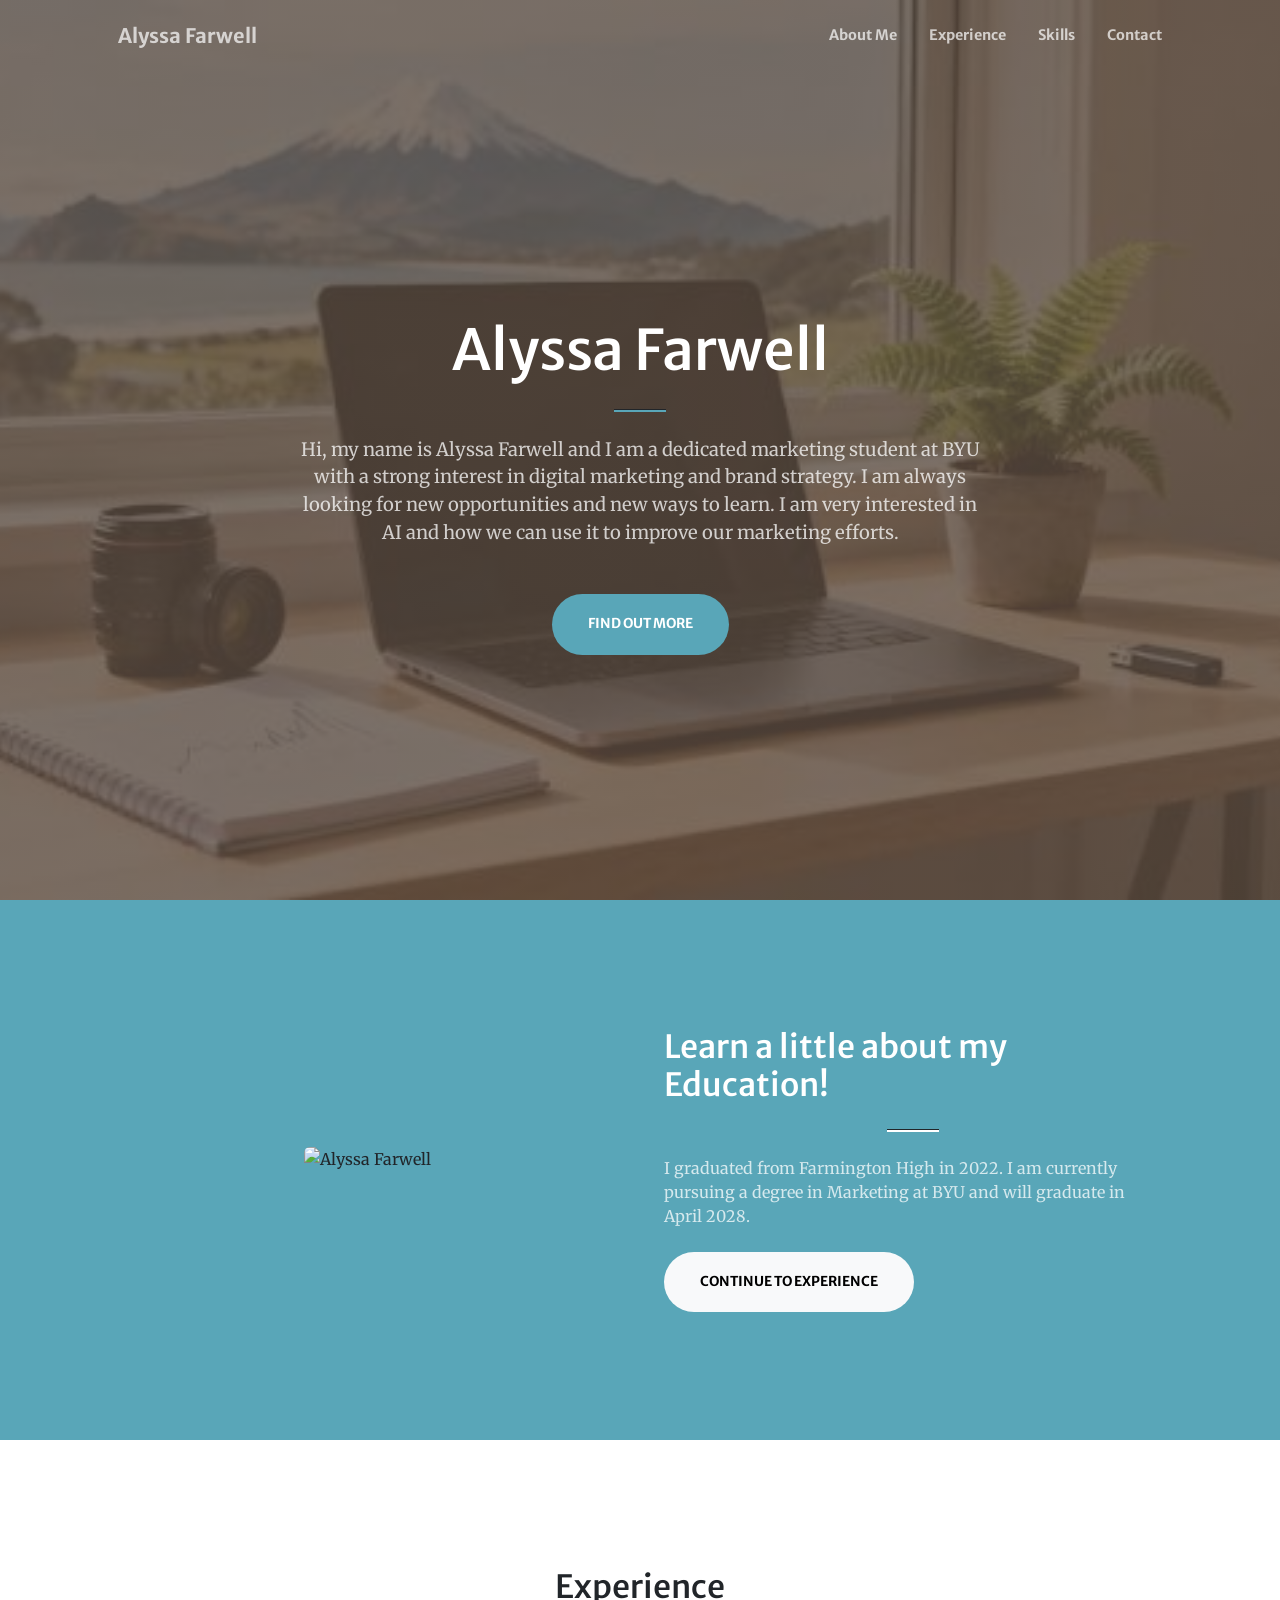
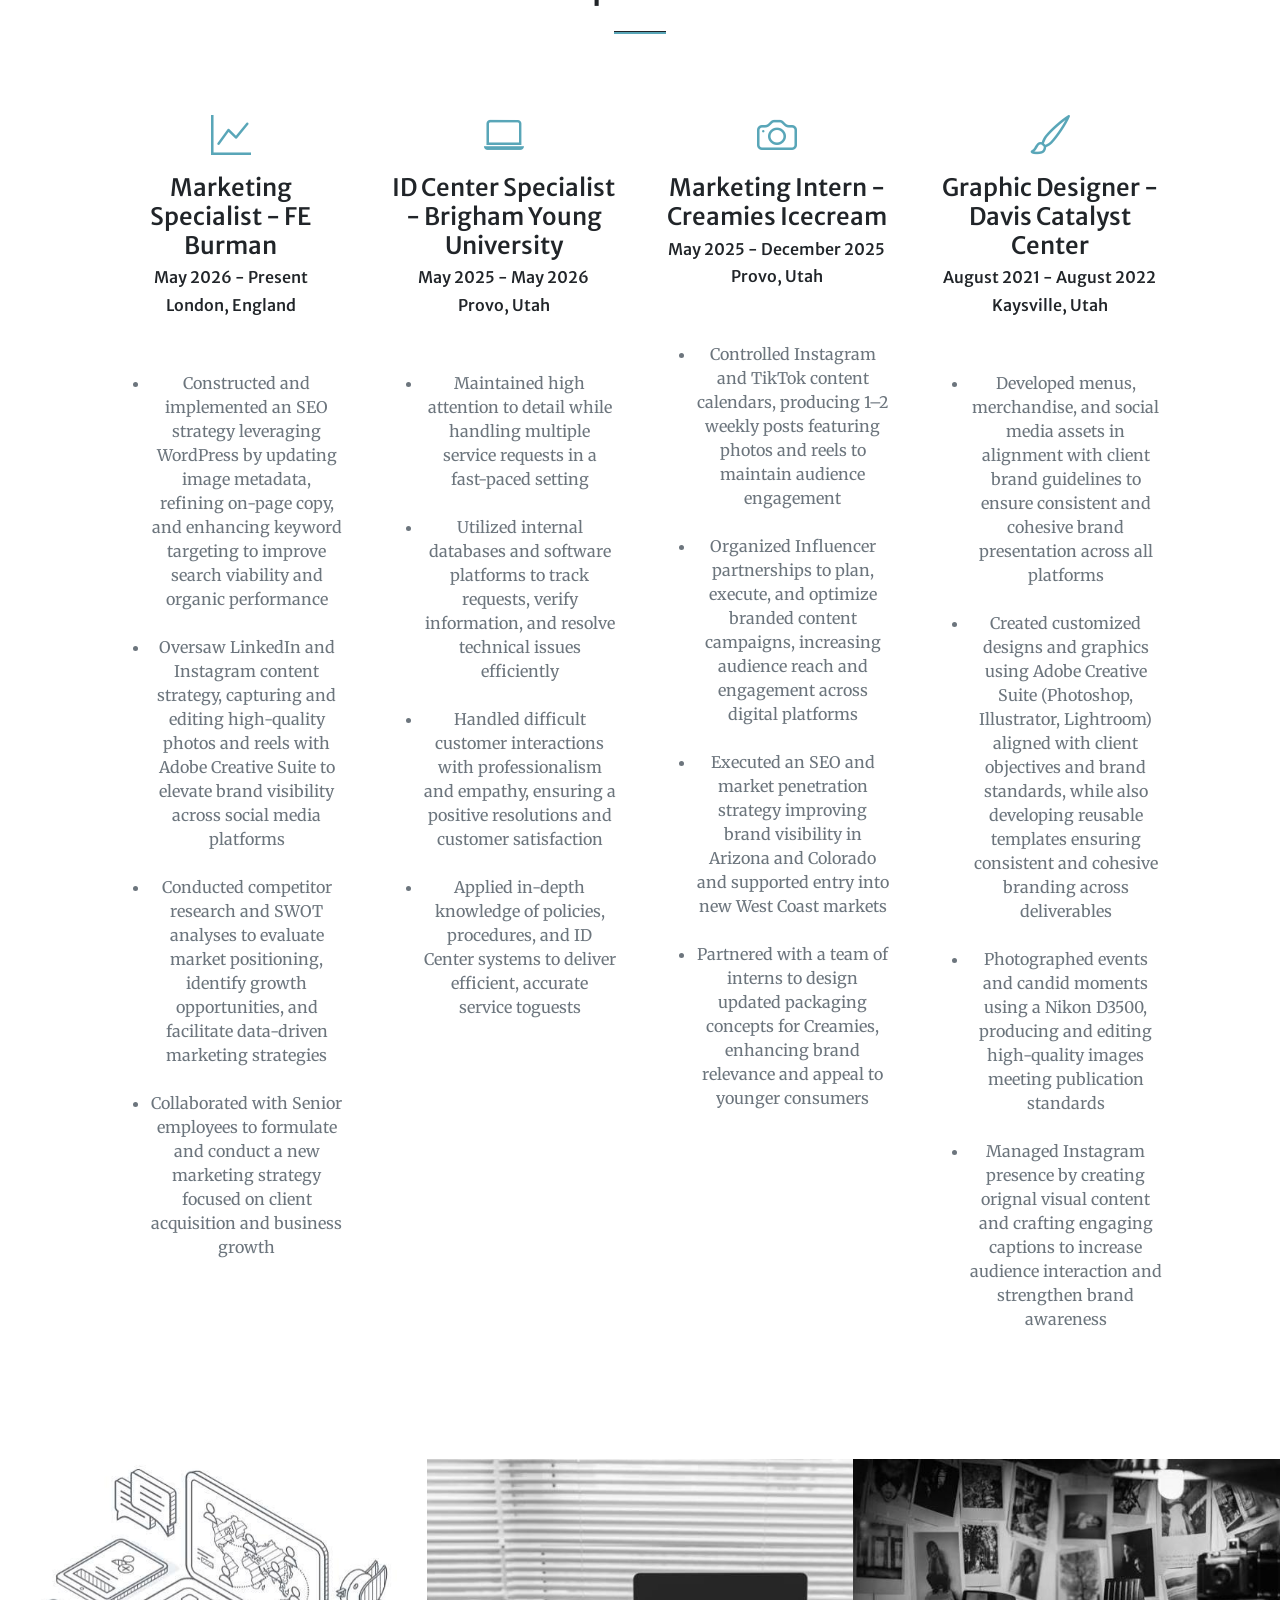
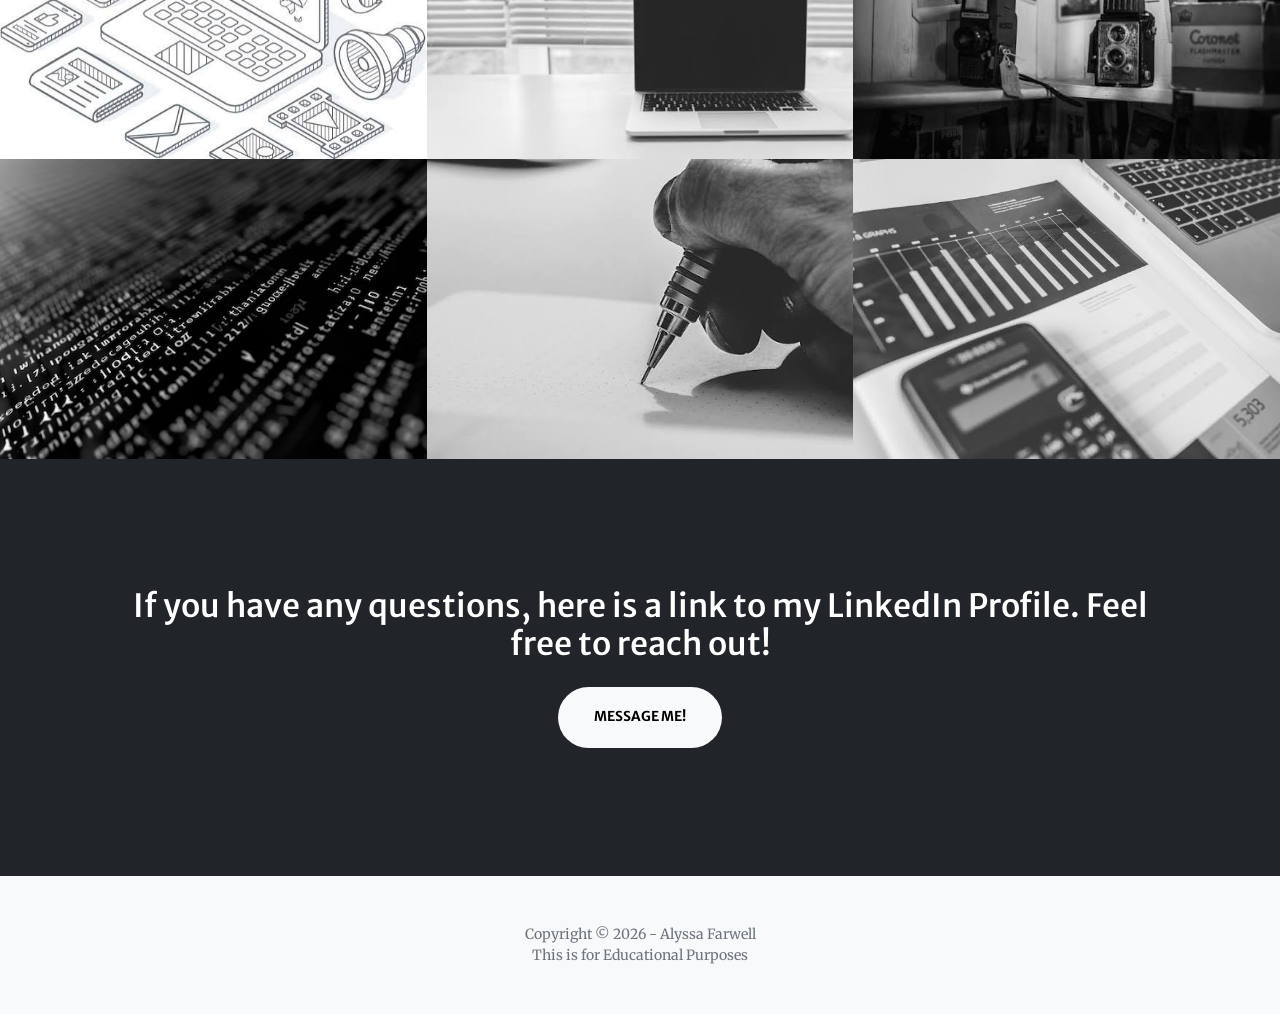
==== index.html @ 45b446b0 "Add files via upload" ====
<!DOCTYPE html>
<html lang="en">
    <head>
        <meta charset="utf-8" />
        <meta name="viewport" content="width=device-width, initial-scale=1, shrink-to-fit=no" />
        <meta name="description" content="" />
        <meta name="author" content="" />
        <title>Creative - Start Bootstrap Theme</title>
        <!-- Favicon-->
        <link rel="icon" type="image/x-icon" href="assets/favicon.ico" />
        <!-- Bootstrap Icons-->
        <link href="https://cdn.jsdelivr.net/npm/bootstrap-icons@1.5.0/font/bootstrap-icons.css" rel="stylesheet" />
        <!-- Google fonts-->
        <link href="https://fonts.googleapis.com/css?family=Merriweather+Sans:400,700" rel="stylesheet" />
        <link href="https://fonts.googleapis.com/css?family=Merriweather:400,300,300italic,400italic,700,700italic" rel="stylesheet" type="text/css" />
        <!-- SimpleLightbox plugin CSS-->
        <link href="https://cdnjs.cloudflare.com/ajax/libs/SimpleLightbox/2.1.0/simpleLightbox.min.css" rel="stylesheet" />
        <!-- Core theme CSS (includes Bootstrap)-->
        <link href="css/styles.css" rel="stylesheet" />
    </head>
    <body id="page-top">
        <!-- Navigation-->
        <nav class="navbar navbar-expand-lg navbar-light fixed-top py-3" id="mainNav">
            <div class="container px-4 px-lg-5">
                <a class="navbar-brand" href="#page-top">Alyssa Farwell</a>
                <button class="navbar-toggler navbar-toggler-right" type="button" data-bs-toggle="collapse" data-bs-target="#navbarResponsive" aria-controls="navbarResponsive" aria-expanded="false" aria-label="Toggle navigation"><span class="navbar-toggler-icon"></span></button>
                <div class="collapse navbar-collapse" id="navbarResponsive">
                    <ul class="navbar-nav ms-auto my-2 my-lg-0">
                        <li class="nav-item"><a class="nav-link" href="#about">About Me</a></li>
                        <li class="nav-item"><a class="nav-link" href="#experience">Experience</a></li>
                        <li class="nav-item"><a class="nav-link" href="#portfolio">Skills</a></li>
                        <li class="nav-item"><a class="nav-link" href="#contact">Contact</a></li>
                    </ul>
                </div>
            </div>
        </nav>
        <!-- Masthead-->
        <header class="masthead">
            <div class="container px-4 px-lg-5 h-100">
                <div class="row gx-4 gx-lg-5 h-100 align-items-center justify-content-center text-center">
                    <div class="col-lg-8 align-self-end">
                        <h1 class="text-white font-weight-bold">Alyssa Farwell</h1>
                        <hr class="divider" />
                    </div>
                    <div class="col-lg-8 align-self-baseline">
                        <p class="text-white-75 mb-5">Hi, my name is Alyssa Farwell and I am a dedicated marketing student at BYU with a strong interest in digital marketing and brand strategy. I am always looking for new opportunities and new ways to learn. I am very interested in AI and how we can use it to improve our marketing efforts.</p>
                        <a class="btn btn-primary btn-xl" href="#about">Find Out More</a>
                    </div>
                </div>
            </div>
        </header>

        <!-- About-->
        <section class="page-section custom-background" id="about">
            <div class="container px-4 px-lg-5">
                <div class="row gx-4 gx-lg-5 align-items-center justify-content-center">

                    <div class="col-lg-6 text-center">
                        <img src="assets/img/alyssaphoto.png" alt="Alyssa Farwell" class="img-fluid rounded" style="max-width: 300px;" /> <br><br>
                    </div>

                    <div class="col-lg-6 text-center text-lg-start">
                        <h2 class="text-white mt-0">Learn a little about my Education!</h2>
                        <hr class="divider divider-light" />
                        <p class="text-white-75 mb-4">I graduated from Farmington High in 2022. I am currently pursuing a degree in Marketing at BYU and will graduate in April 2028.</p>
                        <a class="btn btn-light btn-xl" href="#experience">Continue to Experience</a>
                    </div>
                </div>
            </div>
        </section>
        <!-- Experience-->
        <section class="page-section" id="experience">
            <div class="container px-4 px-lg-5">
                <h2 class="text-center mt-0">Experience</h2>
                <hr class="divider" />
                <div class="row gx-4 gx-lg-5">
                    <div class="col-lg-3 col-md-6 text-center">
                        <div class="mt-5">
                            <div class="mb-2"><i class="bi-graph-up fs-1" style="color: #59a6b8;"></i></div>
                            <h3 class="h4 mb-2">Marketing Specialist - FE Burman </h3>
                            <h4 class="h6 mb-2">May 2026 - Present </h4>
                            <h4 class="h6 mb-2">London, England</h4> <br><br>
                                <ul class="text-muted mb-0">
                                    <li> 
                                        Constructed and implemented an SEO strategy leveraging WordPress by updating image metadata, refining on-page copy, and enhancing keyword targeting to improve search viability and organic performance
                                    </li> <br>
                                    <li>
                                        Oversaw LinkedIn and Instagram content strategy, capturing and editing high-quality photos and reels with Adobe Creative Suite to elevate brand visibility across social media platforms
                                    </li> <br>
                                    <li> 
                                        Conducted competitor research and SWOT analyses to evaluate market positioning, identify growth opportunities, and facilitate data-driven marketing strategies
                                    </li> <br>
                                    <li> 
                                        Collaborated with Senior employees to formulate and conduct a new marketing strategy focused on client acquisition and business growth
                                    </li> 
                                </ul>
                        </div>
                    </div>
                    <div class="col-lg-3 col-md-6 text-center">
                        <div class="mt-5">
                            <div class="mb-2"><i class="bi-laptop fs-1" style="color: #59a6b8;"></i></div>
                            <h3 class="h4 mb-2">ID Center Specialist - Brigham Young University</h3>
                            <h4 class="h6 mb-2">May 2025 - May 2026</h4>
                            <h4 class="h6 mb-2">Provo, Utah</h4>
                            <br><br>
                                <ul class="text-muted mb-0">
                                    <li> 
                                        Maintained high attention to detail while handling multiple service requests in a fast-paced setting
                                    </li> <br>
                                    <li>
                                        Utilized internal databases and software platforms to track requests, verify information, and resolve technical issues efficiently
                                    </li> <br>
                                    <li> 
                                        Handled difficult customer interactions with professionalism and empathy, ensuring a positive resolutions and customer satisfaction
                                    </li> <br>
                                    <li> 
                                        Applied in-depth knowledge of policies, procedures, and ID Center systems to deliver efficient, accurate service toguests
                                    </li>
                                </ul>
                            
                        </div>
                    </div>
                    <div class="col-lg-3 col-md-6 text-center">
                        <div class="mt-5">
                            <div class="mb-2"><i class="bi-camera fs-1" style="color: #59a6b8;"></i></div>
                            <h3 class="h4 mb-2">Marketing Intern - Creamies Icecream</h3>
                            <h4 class="h6 mb-2">May 2025 - December 2025</h4>
                            <h4 class="h6 mb-2">Provo, Utah</h4>
                            <br><br>
                                <ul class="text-muted mb-0">
                                    <li> 
                                        Controlled Instagram and TikTok content calendars, producing 1–2 weekly posts featuring photos and reels to maintain audience engagement
                                    </li> <br>
                                    <li>
                                        Organized Influencer partnerships to plan, execute, and optimize branded content campaigns, increasing audience reach and engagement across digital platforms
                                    </li> <br>
                                    <li> 
                                        Executed an SEO and market penetration strategy improving brand visibility in Arizona and Colorado and supported entry into new West Coast markets
                                    </li> <br>
                                    <li> 
                                        Partnered with a team of interns to design updated packaging concepts for Creamies, enhancing brand relevance and appeal to younger consumers
                                    </li>
                                </ul>
                        </div>
                    </div>
                    <div class="col-lg-3 col-md-6 text-center">
                        <div class="mt-5">
                            <div class="mb-2"><i class="bi-brush fs-1" style="color: #59a6b8;"></i></div>
                            <h3 class="h4 mb-2">Graphic Designer - Davis Catalyst Center</h3>
                            <h4 class="h6 mb-2">August 2021 - August 2022</h4>
                            <h4 class="h6 mb-2">Kaysville, Utah</h4>
                            <br><br>
                                <ul class="text-muted mb-0">
                                    <li> 
                                        Developed menus, merchandise, and social media assets in alignment with client brand guidelines to ensure consistent and cohesive brand presentation across all platforms
                                    </li> <br>
                                    <li>
                                        Created customized designs and graphics using Adobe Creative Suite (Photoshop, Illustrator, Lightroom) aligned with client objectives and brand standards, while also developing reusable templates ensuring consistent and cohesive branding across deliverables
                                    </li> <br>
                                    <li> 
                                        Photographed events and candid moments using a Nikon D3500, producing and editing high-quality images meeting publication standards
                                    </li> <br>
                                    <li> 
                                        Managed Instagram presence by creating orignal visual content and crafting engaging captions to increase audience interaction and strengthen brand awareness
                                    </li>
                                </ul>
                        </div>
                    </div>
                </div>
            </div>
        </section>
        <!-- Portfolio-->
        <div id="portfolio">
            <div class="container-fluid p-0">
                <div class="row g-0">
                    <div class="col-lg-4 col-sm-6">
                        <div class="portfolio-box">
                            <img class="img-fluid" src="assets/img/portfolio/thumbnails/Socialmedia .jpeg" alt="Social Media Management" />
                            <div class="portfolio-box-caption">
                                <div class="project-category text-white-50">Social Media Management</div>
                                <div class="project-name">Instagram, Facebook, LinkedIn, Tiktok</div>
                            </div>
                        </div>
                    </div>
                    <div class="col-lg-4 col-sm-6">
                        <div class="portfolio-box">
                            <img class="img-fluid" src="assets/img/portfolio/thumbnails/web.jpeg" alt="Web Design" />
                            <div class="portfolio-box-caption">
                                <div class="project-category text-white-50">Web Design</div>
                                <div class="project-name">HTML/CSS, WordPress, Wix</div>
                            </div>
                        </div>
                    </div>
                    <div class="col-lg-4 col-sm-6">
                        <div class="portfolio-box">
                            <img class="img-fluid" src="assets/img/portfolio/thumbnails/camera2.jpeg" alt="Photography" />
                            <div class="portfolio-box-caption">
                                <div class="project-category text-white-50">Photography</div>
                                <div class="project-name">Sports, Micro, Portrait, Product</div>
                            </div>
                        </div>
                    </div>
                    <div class="col-lg-4 col-sm-6">
                        <div class="portfolio-box">
                            <img class="img-fluid" src="assets/img/portfolio/thumbnails/code.avif" alt="Coding/Data Analytics" />
                            <div class="portfolio-box-caption">
                                <div class="project-category text-white-50">Coding/Data Analytics</div>
                                <div class="project-name">VBA, Python, SQL, Excel Solver</div>
                            </div>
                        </div>
                    </div>
                    <div class="col-lg-4 col-sm-6">
                        <div class="portfolio-box">
                            <img class="img-fluid" src="assets/img/portfolio/thumbnails/Drawing.jpeg" alt="Adobe" />
                            <div class="portfolio-box-caption">
                                <div class="project-category text-white-50">Adobe</div>
                                <div class="project-name">Photoshop, Illustrator, Indesign, Lightroom, Premiere Pro</div>
                            </div>
                        </div>
                    </div>
                    <div class="col-lg-4 col-sm-6">
                        <div class="portfolio-box">
                            <img class="img-fluid" src="assets/img/portfolio/thumbnails/Data.jpeg" alt="Marketing Strategy" />
                            <div class="portfolio-box-caption p-3">
                                <div class="project-category text-white-50">Marketing Strategy</div>
                                <div class="project-name">SEO, Content Marketing, Analytics</div>
                            </div>
                    </div>
                    </div>
                </div>
            </div>
        </div>
        <!-- Call to action-->
        <section id="contact" class="page-section bg-dark text-white">
            <div class="container px-4 px-lg-5 text-center">
                <h2 class="mb-4">If you have any questions, here is a link to my LinkedIn Profile. Feel free to reach out!</h2>
                <a class="btn btn-light btn-xl" href="https://www.linkedin.com/in/alyssa-farwell/" target="_blank">Message Me!</a>
            </div>
        </section>

        <!-- Footer-->
        <footer class="bg-light py-5">
            <div class="container px-4 px-lg-5"><div class="small text-center text-muted">Copyright &copy; 2026 - Alyssa Farwell <br /> This is for Educational Purposes</div></div>
        </footer>
        <!-- Bootstrap core JS-->
        <script src="https://cdn.jsdelivr.net/npm/bootstrap@5.2.3/dist/js/bootstrap.bundle.min.js"></script>
        <!-- SimpleLightbox plugin JS-->
        <script src="https://cdnjs.cloudflare.com/ajax/libs/SimpleLightbox/2.1.0/simpleLightbox.min.js"></script>
        <!-- Core theme JS-->
        <script src="js/scripts.js"></script>
        <!-- * * * * * * * * * * * * * * * * * * * * * * * * * * * * * * * * * * * * * * * *-->
        <!-- * *                               SB Forms JS                               * *-->
        <!-- * * Activate your form at https://startbootstrap.com/solution/contact-forms * *-->
        <!-- * * * * * * * * * * * * * * * * * * * * * * * * * * * * * * * * * * * * * * * *-->
        <script src="https://cdn.startbootstrap.com/sb-forms-latest.js"></script>
    </body>
</html>
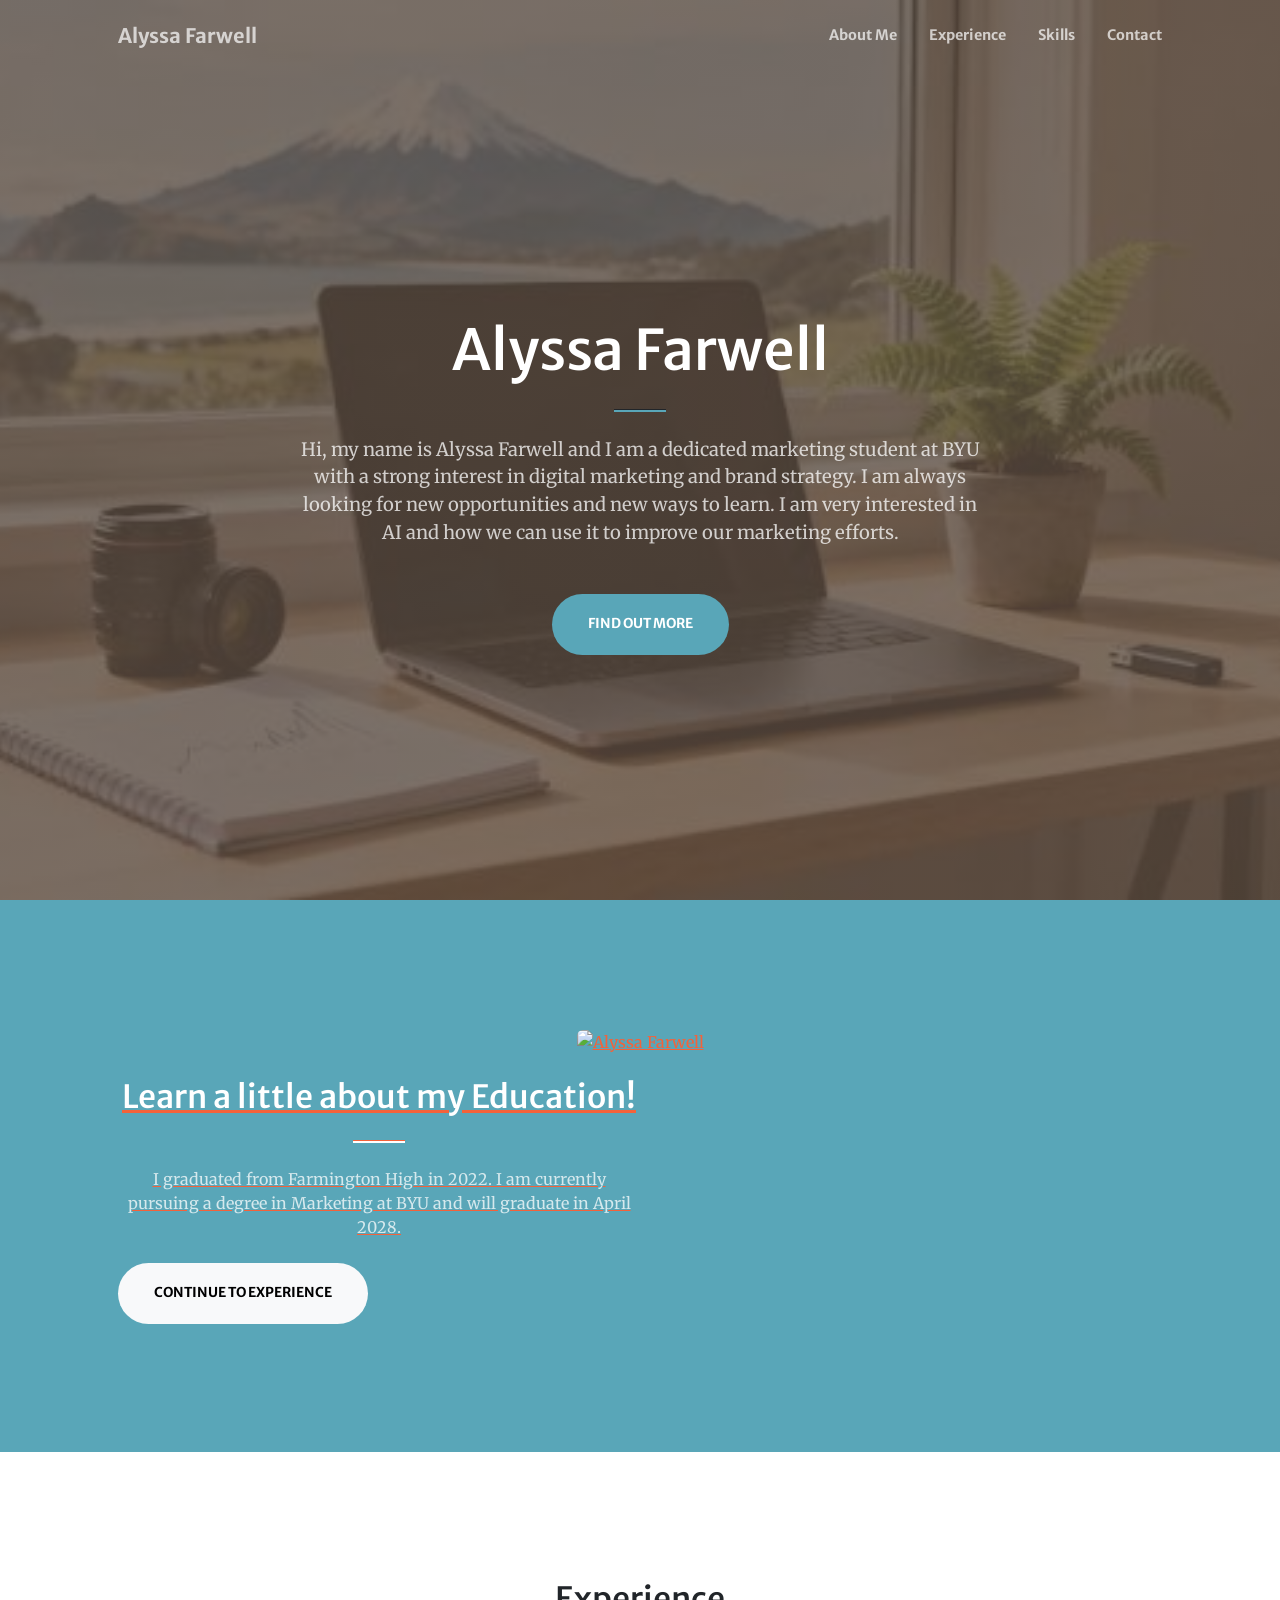
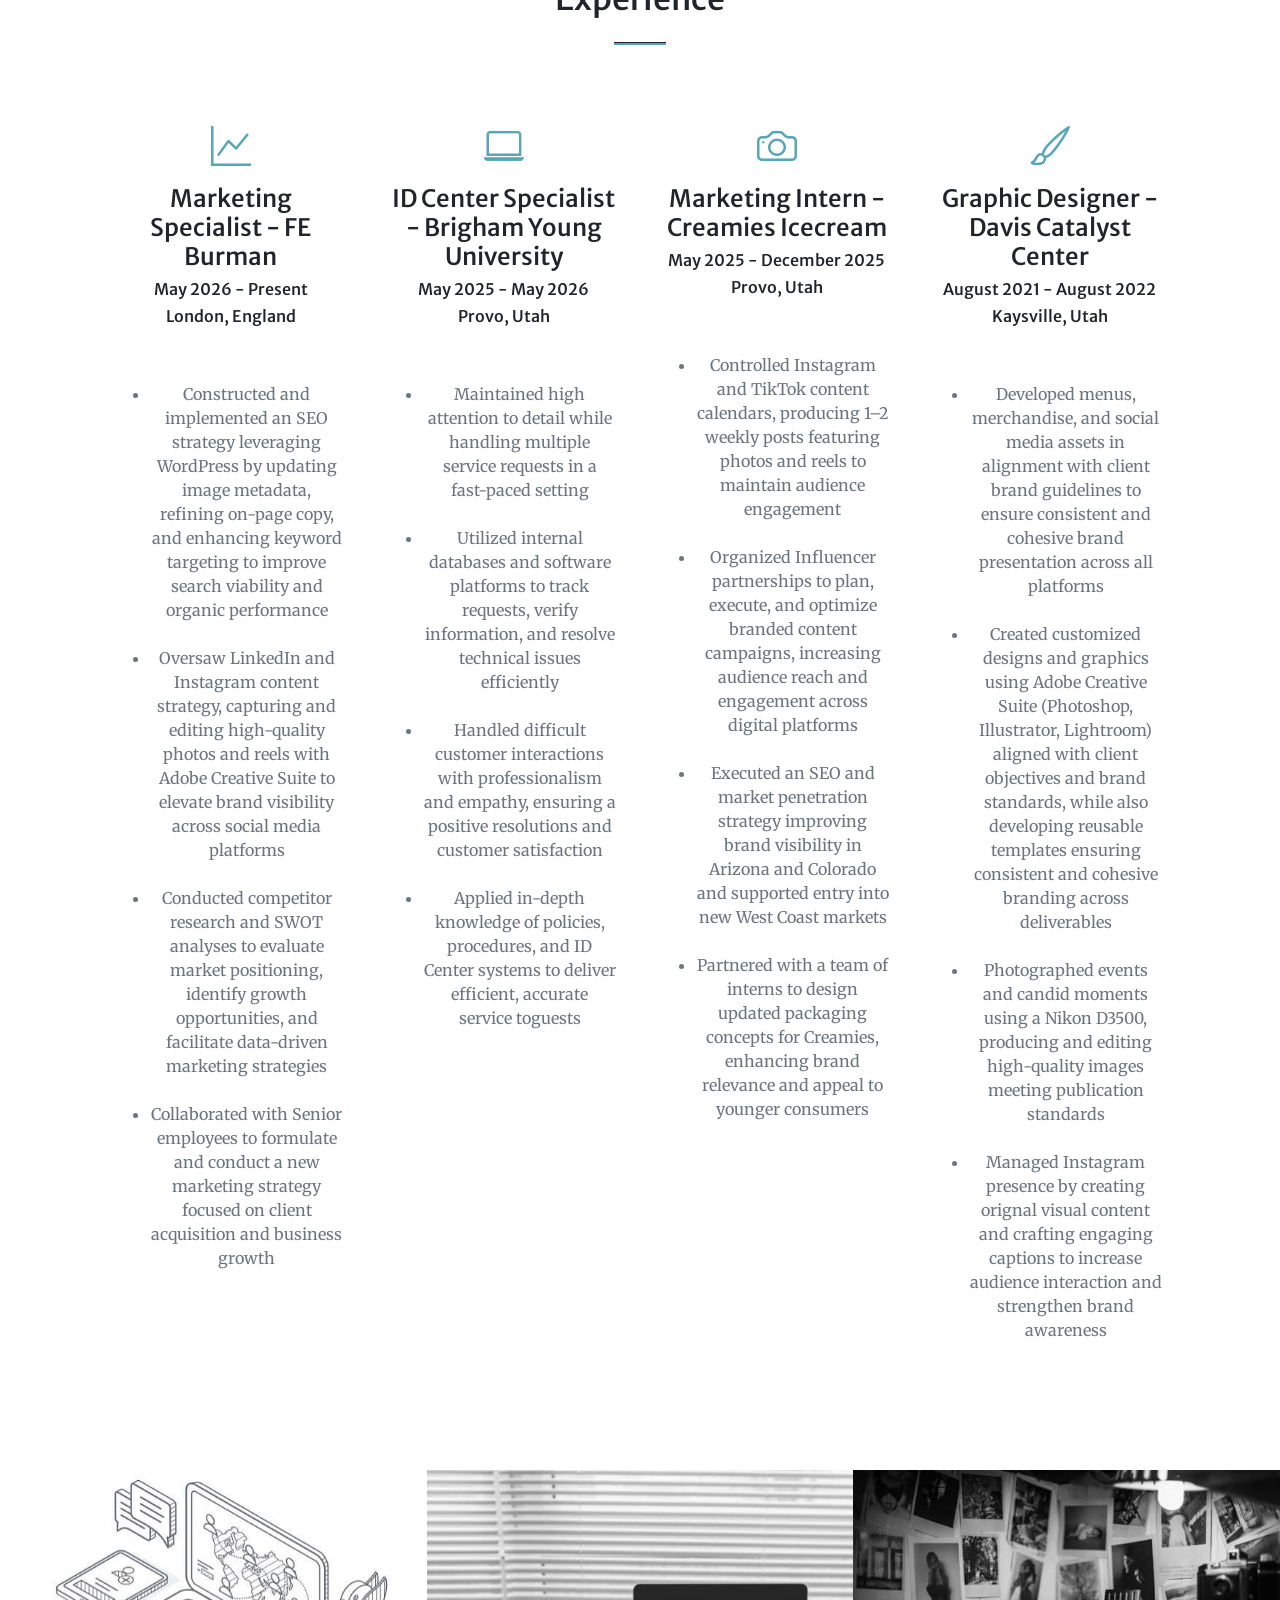
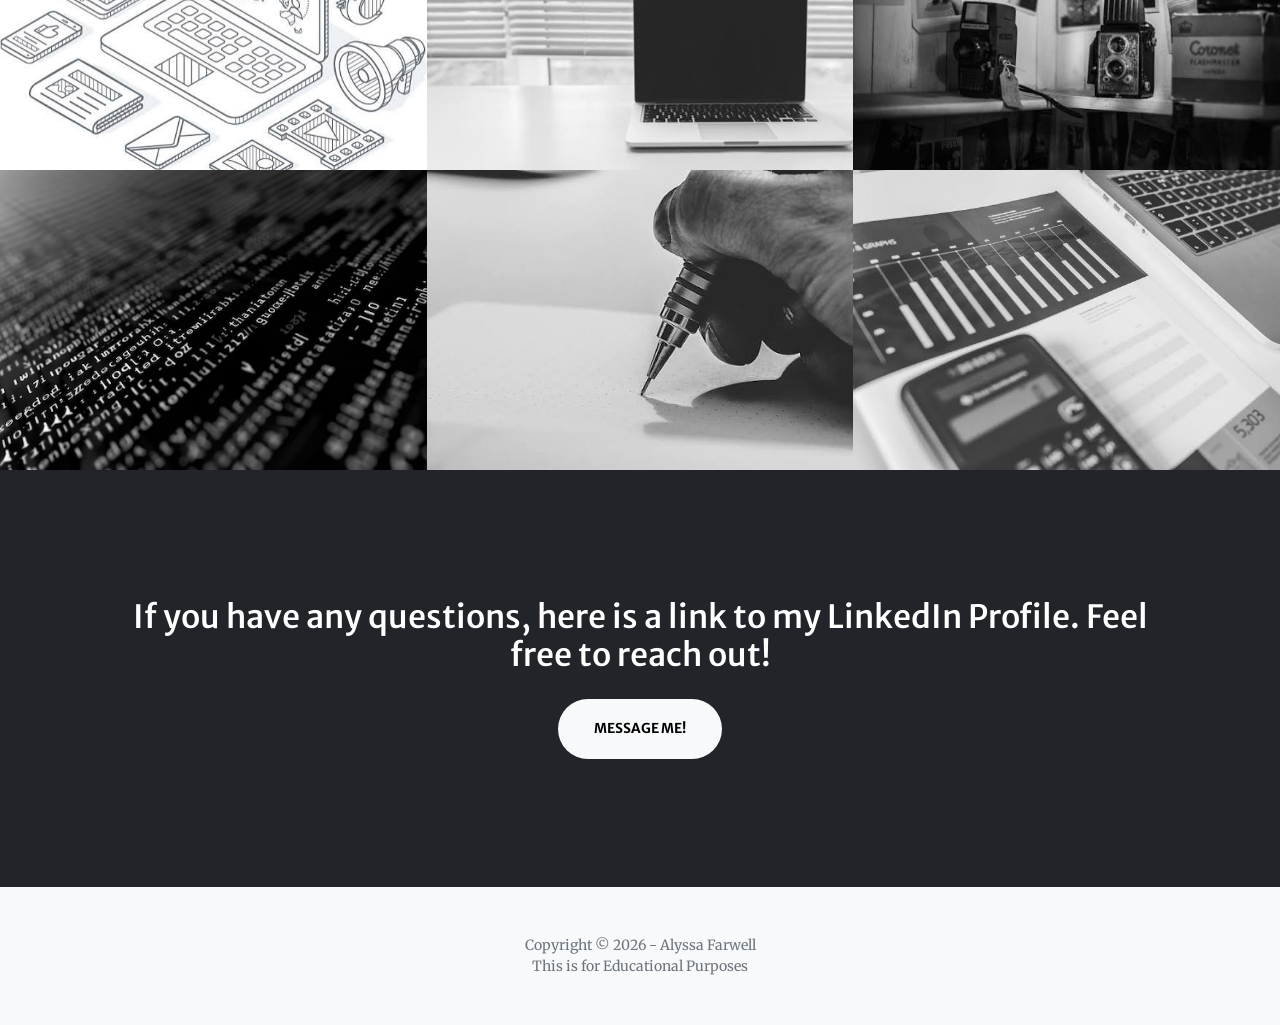
==== commit e790acfb: "Add files via upload" ====
--- a/index.html
+++ b/index.html
@@ -54,6 +54,7 @@
         <section class="page-section custom-background" id="about">
             <div class="container px-4 px-lg-5">
                 <div class="row gx-4 gx-lg-5 align-items-center justify-content-center">
+                    <a href="assets/html/Travel.html"
 
                     <div class="col-lg-6 text-center">
                         <img src="assets/img/alyssaphoto.png" alt="Alyssa Farwell" class="img-fluid rounded" style="max-width: 300px;" /> <br><br>
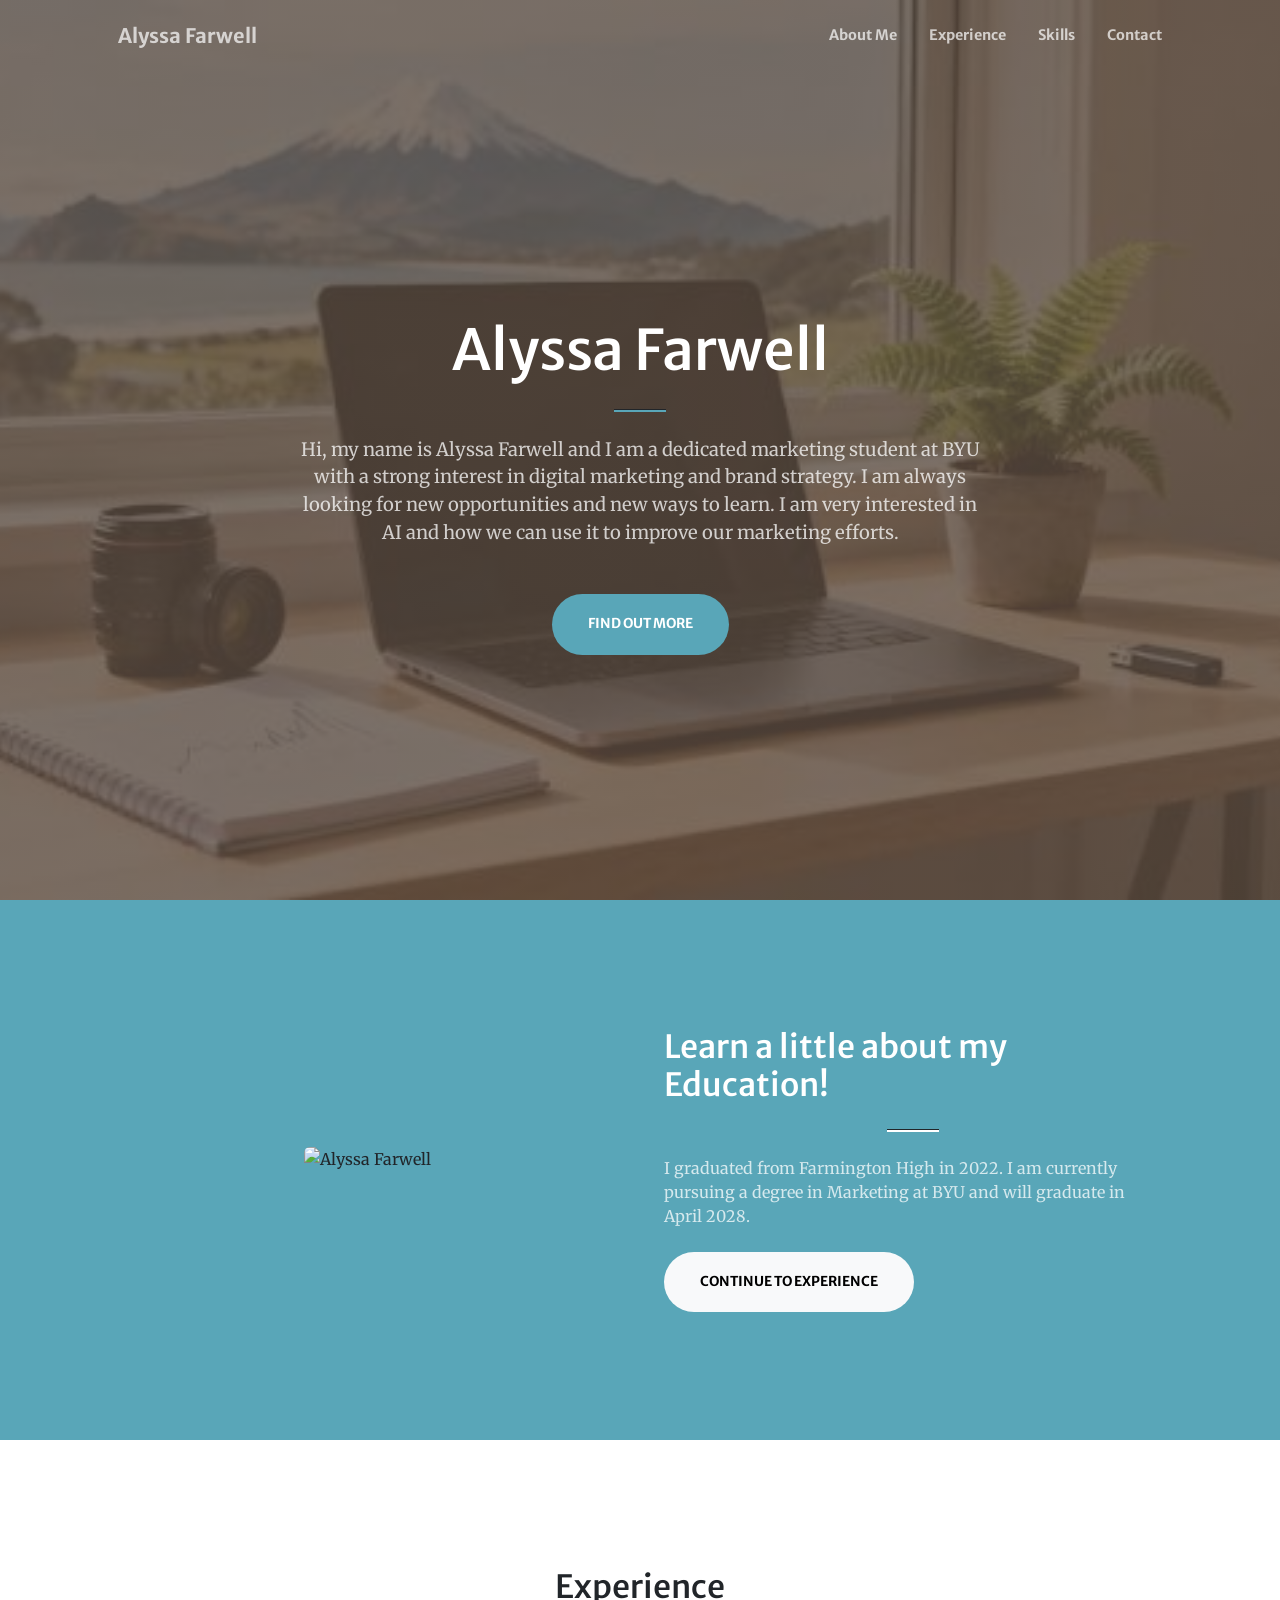
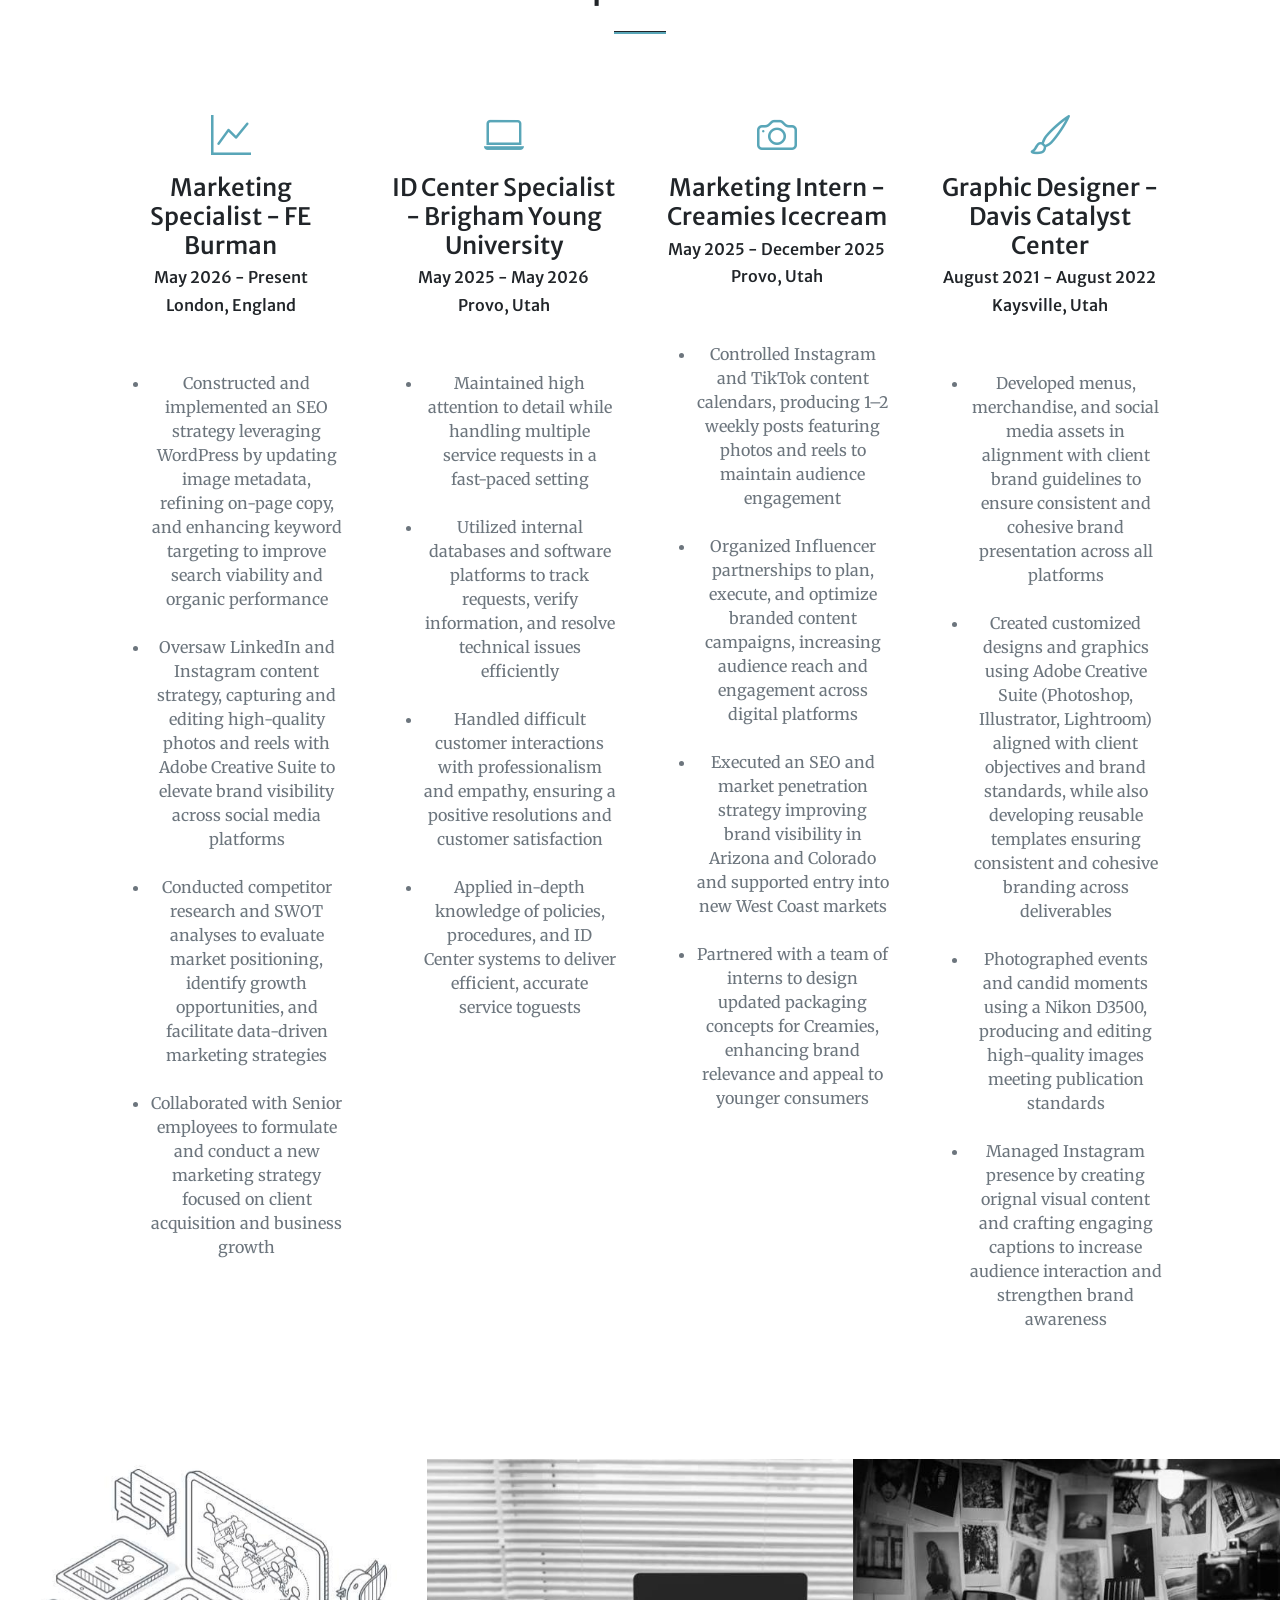
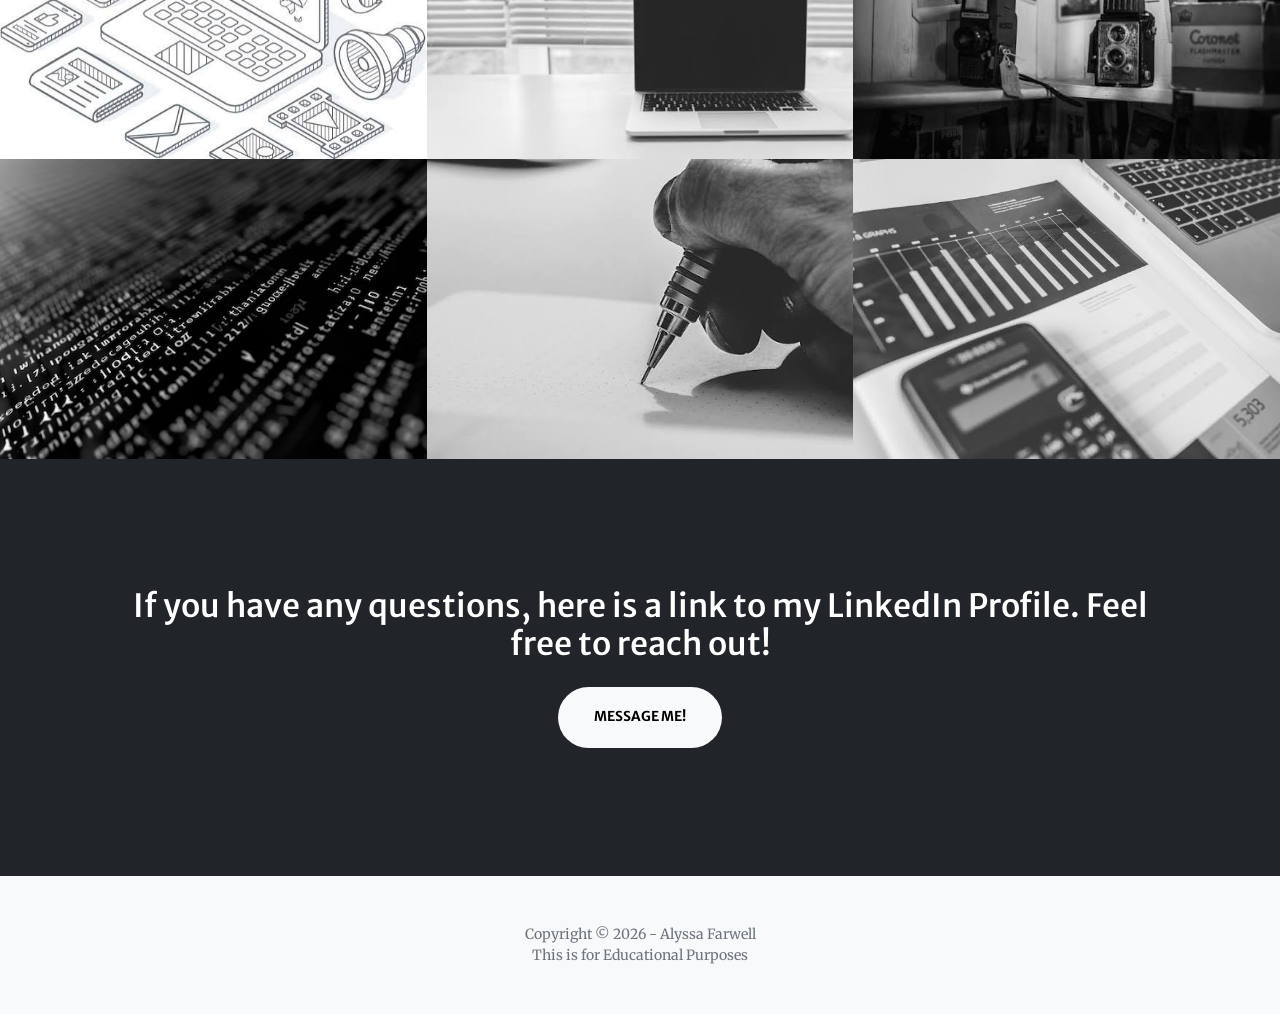
==== commit cb75d1b4: "Add files via upload" ====
--- a/index.html
+++ b/index.html
@@ -54,7 +54,6 @@
         <section class="page-section custom-background" id="about">
             <div class="container px-4 px-lg-5">
                 <div class="row gx-4 gx-lg-5 align-items-center justify-content-center">
-                    <a href="assets/html/Travel.html"
 
                     <div class="col-lg-6 text-center">
                         <img src="assets/img/alyssaphoto.png" alt="Alyssa Farwell" class="img-fluid rounded" style="max-width: 300px;" /> <br><br>
